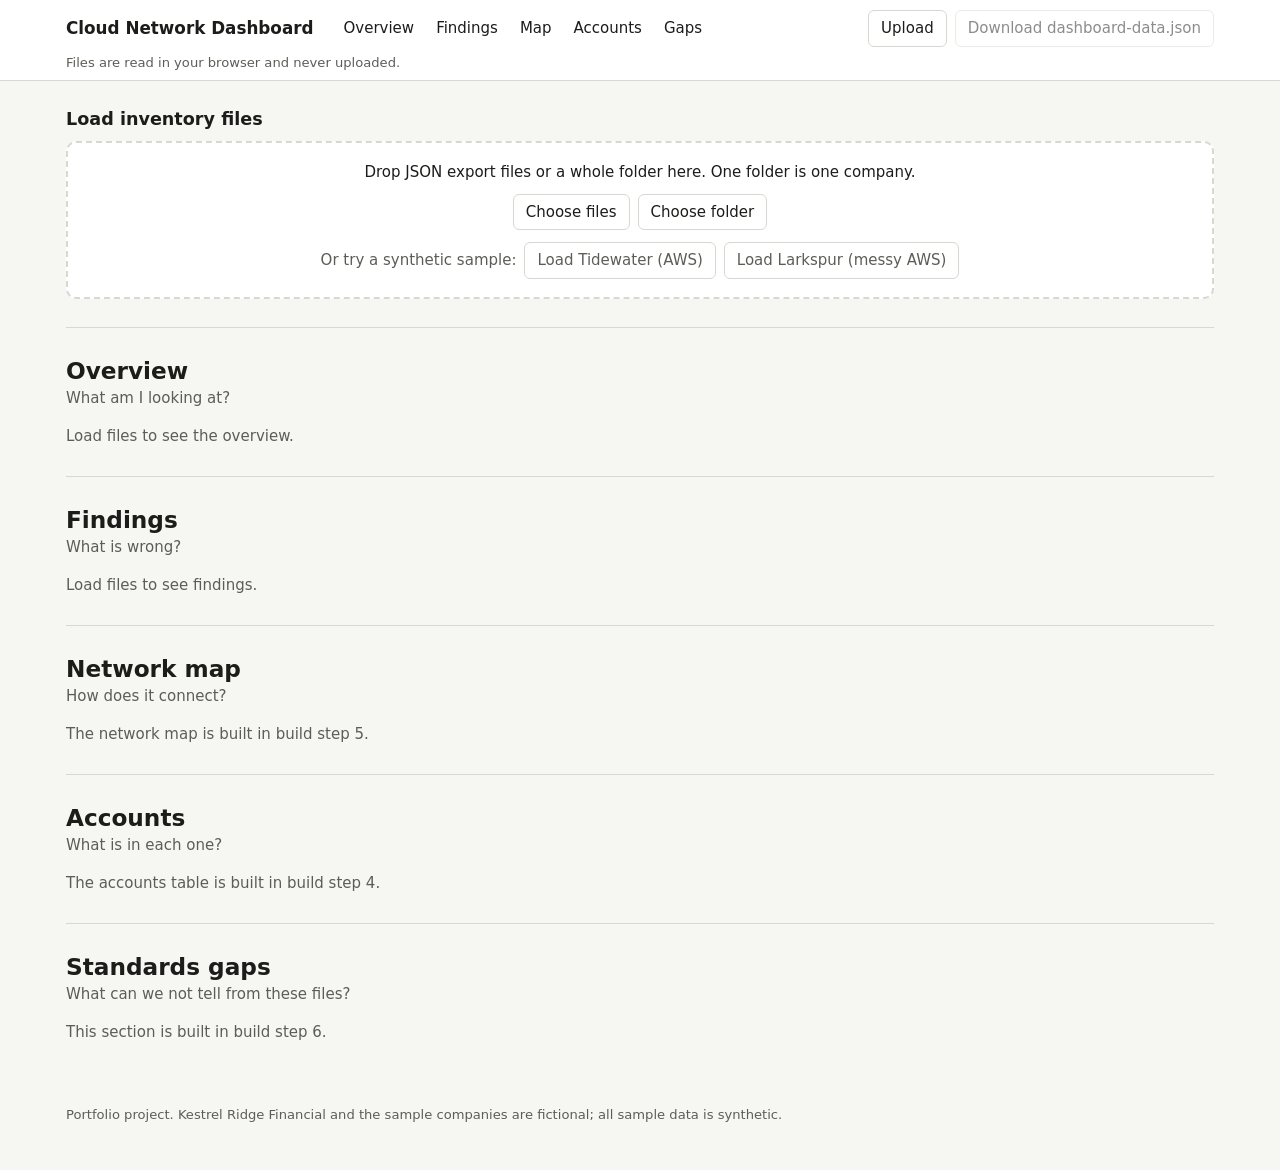
==== index.html @ 13d12df7 "Add upload, Overview and Findings page (build step 3)" ====
<!doctype html>
<html lang="en">
<head>
  <meta charset="utf-8">
  <meta name="viewport" content="width=device-width, initial-scale=1">
  <title>Cloud Network Dashboard</title>
  <meta name="description" content="Upload a cloud inventory export and see its network, findings and gaps. Files are read in your browser and never uploaded.">
  <link rel="stylesheet" href="css/app.css">
</head>
<body>
  <a class="skip" href="#main">Skip to content</a>
  <header class="site">
    <div class="wrap bar">
      <div class="brand">
        <span id="company-name">Cloud Network Dashboard</span>
        <label class="company-pick" hidden>
          <span class="visually-hidden">Company</span>
          <select id="company-select"></select>
        </label>
      </div>
      <nav aria-label="Sections">
        <ul>
          <li><a href="#overview">Overview</a></li>
          <li><a href="#findings">Findings</a></li>
          <li><a href="#map">Map</a></li>
          <li><a href="#accounts">Accounts</a></li>
          <li><a href="#gaps">Gaps</a></li>
        </ul>
      </nav>
      <div class="actions">
        <button type="button" id="upload-btn">Upload</button>
        <button type="button" id="download-btn" disabled>Download dashboard-data.json</button>
      </div>
    </div>
    <p class="wrap privacy">Files are read in your browser and never uploaded.</p>
  </header>

  <main id="main" class="wrap">
    <section id="load" aria-labelledby="load-h">
      <h2 id="load-h">Load inventory files</h2>
      <div id="dropzone" class="dropzone">
        <p>Drop JSON export files or a whole folder here. One folder is one company.</p>
        <div class="row">
          <button type="button" id="pick-files">Choose files</button>
          <button type="button" id="pick-folder">Choose folder</button>
          <input type="file" id="file-input" class="visually-hidden" accept=".json,application/json" multiple tabindex="-1">
          <input type="file" id="folder-input" class="visually-hidden" webkitdirectory multiple tabindex="-1">
        </div>
        <p class="samples">Or try a synthetic sample:
          <button type="button" data-sample="tidewater">Load Tidewater (AWS)</button>
          <button type="button" data-sample="larkspur">Load Larkspur (messy AWS)</button>
        </p>
      </div>
      <div id="load-status" role="status" aria-live="polite"></div>
    </section>

    <section id="overview" aria-labelledby="overview-h">
      <h2 id="overview-h">Overview</h2>
      <p class="q">What am I looking at?</p>
      <div id="overview-body"><p class="empty">Load files to see the overview.</p></div>
    </section>

    <section id="findings" aria-labelledby="findings-h">
      <h2 id="findings-h">Findings</h2>
      <p class="q">What is wrong?</p>
      <div id="findings-body"><p class="empty">Load files to see findings.</p></div>
    </section>

    <section id="map" aria-labelledby="map-h">
      <h2 id="map-h">Network map</h2>
      <p class="q">How does it connect?</p>
      <p class="pending">The network map is built in build step 5.</p>
    </section>

    <section id="accounts" aria-labelledby="accounts-h">
      <h2 id="accounts-h">Accounts</h2>
      <p class="q">What is in each one?</p>
      <p class="pending">The accounts table is built in build step 4.</p>
    </section>

    <section id="gaps" aria-labelledby="gaps-h">
      <h2 id="gaps-h">Standards gaps</h2>
      <p class="q">What can we not tell from these files?</p>
      <p class="pending">This section is built in build step 6.</p>
    </section>
  </main>

  <footer class="wrap site-foot">
    <p>Portfolio project. Kestrel Ridge Financial and the sample companies are fictional; all sample data is synthetic.</p>
  </footer>

  <script type="module" src="js/app.js"></script>
</body>
</html>
---- css/app.css ----
/* Cloud Network Dashboard. Color only means severity; everything else is neutral. */

:root {
  --bg: #f6f6f3;
  --surface: #ffffff;
  --sunken: #efefea;
  --text: #1c1c1a;
  --muted: #5d5d58;
  --border: #d8d8d1;
  --focus: #1c1c1a;
  --sev-critical: #b42318;
  --sev-high: #c2410c;
  --sev-medium: #946200;
  --sev-low: #1d4ed8;
  --mono: ui-monospace, "Cascadia Mono", Consolas, Menlo, monospace;
  color-scheme: light;
}
@media (prefers-color-scheme: dark) {
  :root:not([data-theme="light"]) {
    --bg: #131312;
    --surface: #1c1c1b;
    --sunken: #262624;
    --text: #ececea;
    --muted: #a7a7a0;
    --border: #3a3a37;
    --focus: #ececea;
    --sev-critical: #ff8a7f;
    --sev-high: #ffa766;
    --sev-medium: #eac253;
    --sev-low: #93b0ff;
    color-scheme: dark;
  }
}
:root[data-theme="dark"] {
  --bg: #131312; --surface: #1c1c1b; --sunken: #262624; --text: #ececea; --muted: #a7a7a0;
  --border: #3a3a37; --focus: #ececea; --sev-critical: #ff8a7f; --sev-high: #ffa766;
  --sev-medium: #eac253; --sev-low: #93b0ff; color-scheme: dark;
}

* { box-sizing: border-box; }
html { -webkit-text-size-adjust: 100%; }
body {
  margin: 0;
  font: 15px/1.5 system-ui, -apple-system, "Segoe UI", Roboto, sans-serif;
  background: var(--bg);
  color: var(--text);
}
.wrap { max-width: 1180px; margin: 0 auto; padding-left: 16px; padding-right: 16px; }
h2 { margin: 0; font-size: 1.45rem; line-height: 1.25; }
h3, h4 { margin: 0; }
code, pre { font-family: var(--mono); }
code { font-size: 0.9em; overflow-wrap: anywhere; }
a { color: inherit; }
:focus-visible { outline: 2px solid var(--focus); outline-offset: 2px; }
[hidden] { display: none !important; }
.visually-hidden {
  position: absolute !important; width: 1px; height: 1px; overflow: hidden;
  clip: rect(0 0 0 0); white-space: nowrap; border: 0; padding: 0; margin: -1px;
}
.skip { position: absolute; left: -9999px; }
.skip:focus { left: 16px; top: 8px; z-index: 20; background: var(--surface); padding: 6px 10px; border: 1px solid var(--border); }
.muted { color: var(--muted); }
.small { font-size: 0.85rem; }

button, select, input {
  font: inherit; color: inherit; background: var(--surface);
  border: 1px solid var(--border); border-radius: 6px;
}
button { padding: 6px 12px; cursor: pointer; }
button:hover:not(:disabled) { background: var(--sunken); }
button:disabled { opacity: 0.5; cursor: not-allowed; }
select, input[type="search"] { padding: 6px 8px; width: 100%; min-width: 0; }

/* Header */
header.site {
  position: sticky; top: 0; z-index: 10;
  background: var(--surface); border-bottom: 1px solid var(--border);
}
.bar { display: flex; flex-wrap: wrap; align-items: center; gap: 8px 20px; padding-top: 10px; padding-bottom: 6px; }
.brand { font-weight: 650; font-size: 1.05rem; min-width: 0; overflow-wrap: anywhere; }
.company-pick select { font-weight: 650; width: auto; max-width: 100%; }
nav { min-width: 0; max-width: 100%; }
nav ul { display: flex; gap: 2px; list-style: none; margin: 0; padding: 0; overflow-x: auto; scrollbar-width: thin; }
nav a { display: block; padding: 5px 10px; border-radius: 6px; text-decoration: none; white-space: nowrap; }
nav a:hover { background: var(--sunken); }
.actions { margin-left: auto; display: flex; flex-wrap: wrap; gap: 8px; }
.privacy { margin-top: 0; margin-bottom: 0; padding-bottom: 8px; font-size: 0.82rem; color: var(--muted); }

main section { padding: 28px 0; border-bottom: 1px solid var(--border); scroll-margin-top: 104px; }
main section:last-child { border-bottom: 0; }
.q { margin: 2px 0 16px; color: var(--muted); }
.empty, .pending { color: var(--muted); margin: 0; }

/* Load */
#load h2 { font-size: 1.1rem; margin-bottom: 10px; }
.dropzone {
  border: 2px dashed var(--border); border-radius: 10px; padding: 18px;
  background: var(--surface); text-align: center;
}
.dropzone.over { border-color: var(--text); background: var(--sunken); }
.dropzone p { margin: 0 0 10px; }
.dropzone .row { display: flex; gap: 8px; justify-content: center; flex-wrap: wrap; margin-bottom: 12px; }
.samples { display: flex; flex-wrap: wrap; gap: 8px; justify-content: center; align-items: center; color: var(--muted); }
.samples.samples { margin: 0; }
.has-data #load { padding: 16px 0; }
.has-data #load h2 { position: absolute; width: 1px; height: 1px; overflow: hidden; clip: rect(0 0 0 0); }
.has-data .dropzone { padding: 12px; }
.has-data .dropzone > p:first-child { font-size: 0.9rem; color: var(--muted); }
#load-status:not(:empty) { margin-top: 12px; }
#load-status p { margin: 0 0 6px; }
.file-list { display: inline; }
.file-list summary { display: inline; cursor: pointer; text-decoration: underline; }
.file-list ul { margin: 6px 0 0; padding-left: 20px; font-size: 0.85rem; }
.errors { border: 1px solid var(--border); border-left: 4px solid var(--text); background: var(--surface); padding: 10px 14px; border-radius: 6px; margin-bottom: 8px; }
.errors ul { margin: 4px 0 0; padding-left: 20px; }

/* Statement labels: told apart by wording and border style */
.stmt {
  display: inline-block; font-size: 0.68rem; font-weight: 600; letter-spacing: 0.05em; text-transform: uppercase;
  border: 1px solid var(--muted); color: var(--muted); border-radius: 999px; padding: 0 7px; line-height: 1.6;
  white-space: nowrap; vertical-align: 0.1em;
}
.stmt-finding { background: var(--sunken); border-color: var(--text); color: var(--text); }
.stmt-not-in-export { border-style: dashed; }

/* Severity: color, icon and word together */
.sev { font-weight: 650; white-space: nowrap; }
.sev-icon { display: inline-block; width: 1.1em; }
.sev-critical { color: var(--sev-critical); }
.sev-high { color: var(--sev-high); }
.sev-medium { color: var(--sev-medium); }
.sev-low { color: var(--sev-low); }

/* Overview */
.scope { margin: 0 0 16px; font-size: 1.02rem; }
.tiles {
  list-style: none; margin: 0; padding: 0;
  display: grid; grid-template-columns: repeat(auto-fill, minmax(min(100%, 300px), 1fr)); gap: 12px;
}
.tile {
  position: relative; background: var(--surface); border: 1px solid var(--border);
  border-radius: 10px; padding: 14px 16px; min-width: 0;
}
.tile-head { display: flex; justify-content: space-between; align-items: center; gap: 8px; }
.tile-label { font-size: 0.95rem; font-weight: 600; }
.hint {
  display: inline-grid; place-items: center; width: 1.1rem; height: 1.1rem; margin-left: 6px;
  border: 1px solid var(--border); border-radius: 50%; font-size: 0.7rem; color: var(--muted); vertical-align: 0.1em;
}
.num { font-variant-numeric: tabular-nums; font-weight: 650; }
.big { margin: 6px 0 2px; font-size: 2.1rem; line-height: 1.15; }
.big .stmt { font-size: 0.8rem; vertical-align: middle; }
.tile-sub, .tile-list, .sev-rows { list-style: none; margin: 0; padding: 0; }
.tile-sub { display: flex; flex-wrap: wrap; gap: 4px 14px; color: var(--muted); }
.tile-sub .num { color: var(--text); }
.tile-list { margin-top: 8px; display: grid; gap: 4px; }
.tile-list .num { display: inline-block; min-width: 2ch; text-align: right; margin-right: 4px; font-size: 1.15rem; }
.tile-note { margin: 8px 0 0; font-size: 0.82rem; color: var(--muted); }
.tile-def {
  position: absolute; left: 10px; right: 10px; top: calc(100% + 6px); z-index: 5; margin: 0;
  background: var(--text); color: var(--bg); font-size: 0.82rem; line-height: 1.4;
  padding: 8px 10px; border-radius: 6px; box-shadow: 0 4px 14px rgb(0 0 0 / 0.18);
  opacity: 0; visibility: hidden; transition: opacity 0.12s;
}
.tile:hover .tile-def, .tile:focus-within .tile-def { opacity: 1; visibility: visible; }
.sevbar { display: flex; height: 10px; border-radius: 5px; overflow: hidden; margin: 10px 0 6px; gap: 2px; }
.seg-critical { background: var(--sev-critical); }
.seg-high { background: var(--sev-high); }
.seg-medium { background: var(--sev-medium); }
.seg-low { background: var(--sev-low); }
.sev-rows { display: grid; grid-template-columns: 1fr 1fr; gap: 2px 12px; }
.sev-row { width: 100%; display: flex; justify-content: space-between; border: 0; padding: 3px 6px; text-align: left; background: transparent; }

/* Findings */
.filters {
  display: grid; grid-template-columns: repeat(auto-fit, minmax(min(100%, 170px), 1fr));
  gap: 8px 12px; align-items: end; margin-bottom: 10px;
}
.filters label { display: flex; flex-direction: column; gap: 3px; font-size: 0.82rem; color: var(--muted); min-width: 0; }
.filters select, .filters input { color: var(--text); font-size: 0.92rem; }
.filters .reset { justify-self: start; }
.result-count { margin: 0 0 10px; font-size: 0.88rem; color: var(--muted); }
.note { margin: 0 0 12px; font-size: 0.9rem; }
.finding-list { list-style: none; margin: 0; padding: 0; border: 1px solid var(--border); border-radius: 10px; background: var(--surface); overflow: hidden; }
.finding + .finding { border-top: 1px solid var(--border); }
.finding-head {
  width: 100%; display: grid; align-items: baseline; gap: 4px 14px; text-align: left;
  grid-template-columns: 6.5rem 4.2rem minmax(0, 1fr) minmax(0, 11rem) 1rem;
  border: 0; border-radius: 0; padding: 10px 14px; background: transparent;
}
.f-std { font-family: var(--mono); font-size: 0.88rem; }
.f-what { overflow-wrap: anywhere; }
.f-accts { color: var(--muted); font-size: 0.85rem; overflow-wrap: anywhere; }
.chev { font-size: 1.2rem; line-height: 1; color: var(--muted); transition: transform 0.12s; justify-self: end; }
.finding-head[aria-expanded="true"] .chev { transform: rotate(90deg); }
.finding-head[aria-expanded="true"] { background: var(--sunken); }
.finding-body { padding: 6px 14px 18px; border-top: 1px solid var(--border); background: var(--bg); }
.finding-body h4 { font-size: 0.85rem; text-transform: uppercase; letter-spacing: 0.05em; color: var(--muted); margin: 16px 0 6px; }
.finding-body p { margin: 0 0 6px; }
.kv { display: grid; grid-template-columns: max-content minmax(0, 1fr); gap: 4px 14px; margin: 10px 0 0; font-size: 0.92rem; }
.kv dt { color: var(--muted); }
.kv dd { margin: 0; min-width: 0; }
.evidence { margin-bottom: 12px; }
.evidence .k { display: inline-block; width: 3.2rem; color: var(--muted); font-size: 0.85rem; }
.snippet {
  margin: 6px 0 4px; padding: 10px 12px; background: var(--surface); border: 1px solid var(--border);
  border-radius: 6px; overflow: auto; max-height: 340px; font-size: 0.8rem; line-height: 1.45;
}
blockquote { margin: 0; padding: 8px 14px; border-left: 3px solid var(--border); background: var(--surface); }
blockquote footer { margin-top: 6px; font-size: 0.8rem; color: var(--muted); }

.site-foot { padding-top: 20px; padding-bottom: 32px; font-size: 0.82rem; color: var(--muted); }

@media (max-width: 760px) {
  .bar { gap: 6px 12px; }
  .actions { margin-left: 0; }
  .actions button { padding: 4px 10px; font-size: 0.88rem; }
  main section { scroll-margin-top: 150px; }
  .finding-head { grid-template-columns: auto minmax(0, 1fr) 1rem; }
  .f-sev { grid-column: 1; }
  .f-std { grid-column: 2; }
  .chev { grid-column: 3; grid-row: 1; }
  .f-what, .f-accts { grid-column: 1 / -1; }
  .sev-rows { grid-template-columns: 1fr; }
}
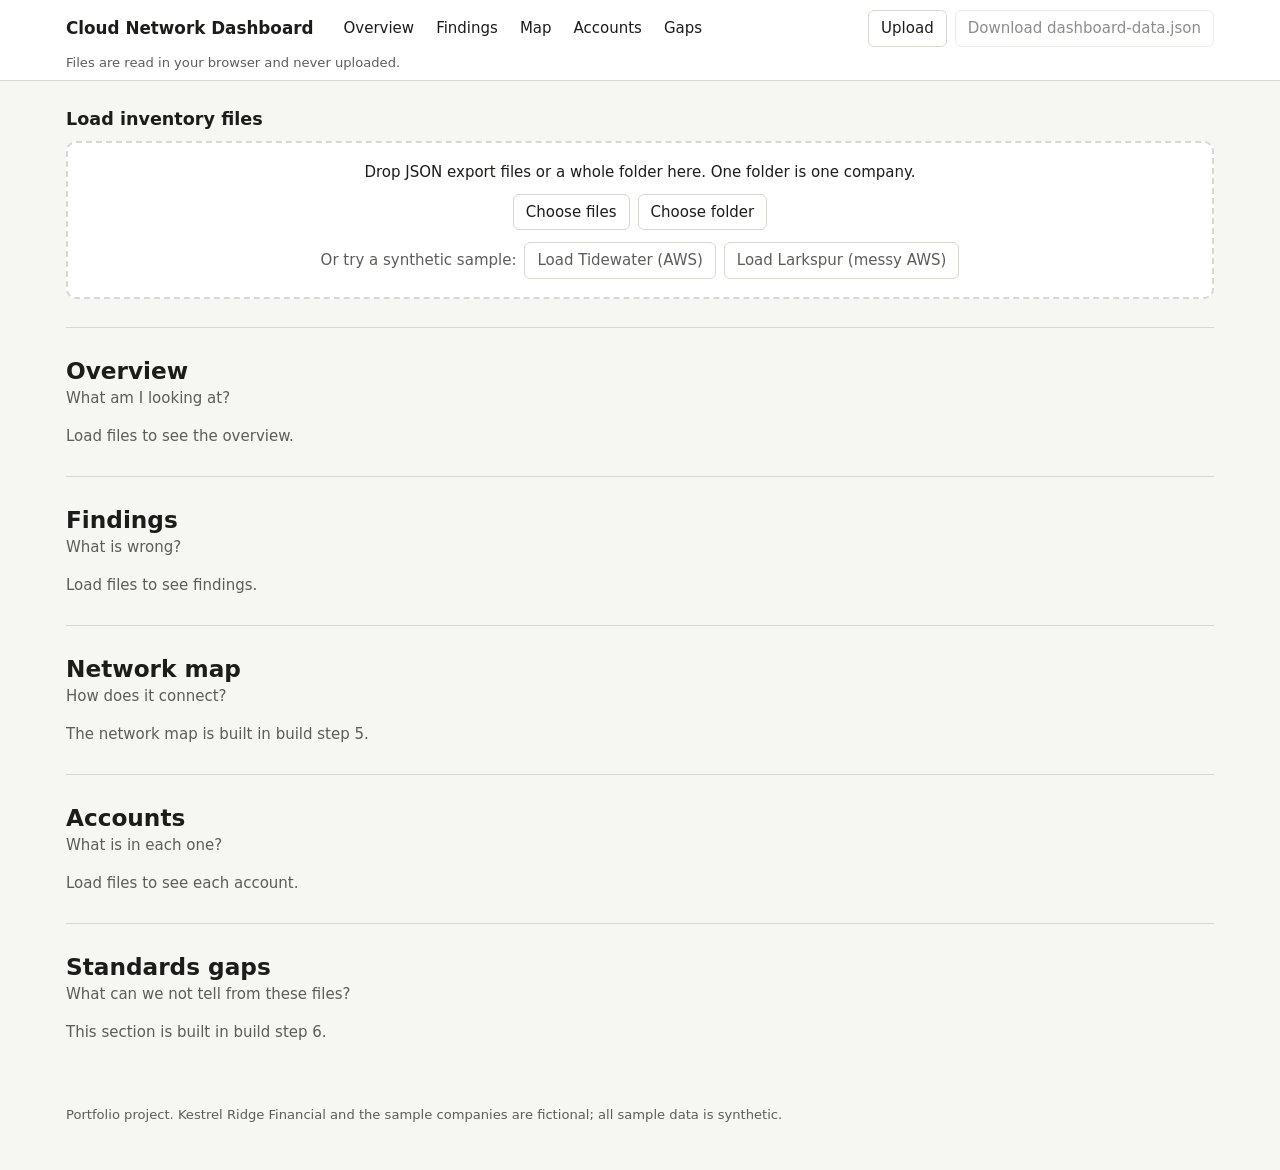
==== commit c5b80c55: "Add Accounts section (build step 4)" ====
--- a/index.html
+++ b/index.html
@@ -75,7 +75,7 @@
     <section id="accounts" aria-labelledby="accounts-h">
       <h2 id="accounts-h">Accounts</h2>
       <p class="q">What is in each one?</p>
-      <p class="pending">The accounts table is built in build step 4.</p>
+      <div id="accounts-body"><p class="empty">Load files to see each account.</p></div>
     </section>
 
     <section id="gaps" aria-labelledby="gaps-h">
--- a/css/app.css
+++ b/css/app.css
@@ -209,6 +209,60 @@
 blockquote { margin: 0; padding: 8px 14px; border-left: 3px solid var(--border); background: var(--surface); }
 blockquote footer { margin-top: 6px; font-size: 0.8rem; color: var(--muted); }
 
+/* Hover / focus definitions (column headers) */
+.has-def { position: relative; cursor: help; border-bottom: 1px dotted var(--muted); }
+.def-pop {
+  position: absolute; top: calc(100% + 6px); left: 0; z-index: 6; width: max-content; max-width: 240px;
+  background: var(--text); color: var(--bg); font-size: 0.8rem; font-weight: 400; line-height: 1.4;
+  text-transform: none; letter-spacing: 0; text-align: left; white-space: normal;
+  padding: 7px 9px; border-radius: 6px; box-shadow: 0 4px 14px rgb(0 0 0 / 0.18);
+  opacity: 0; visibility: hidden; transition: opacity 0.12s; pointer-events: none;
+}
+.def-end .def-pop { left: auto; right: 0; }
+.has-def:hover .def-pop, .has-def:focus .def-pop { opacity: 1; visibility: visible; }
+
+/* Accounts */
+.table-scroll { overflow-x: auto; border: 1px solid var(--border); border-radius: 10px; background: var(--surface); }
+table.accounts { width: 100%; border-collapse: collapse; font-size: 0.92rem; }
+.accounts th, .accounts td { padding: 9px 12px; text-align: left; vertical-align: baseline; border-bottom: 1px solid var(--border); }
+.accounts thead th { font-size: 0.8rem; font-weight: 600; color: var(--muted); white-space: nowrap; background: var(--surface); }
+.accounts .n { text-align: right; font-variant-numeric: tabular-nums; }
+.accounts tr.acct-row > * { white-space: nowrap; }
+.accounts tr.acct-row > td.regions { white-space: normal; min-width: 9rem; }
+.nowrap { white-space: nowrap; }
+.accounts tbody tr:last-child > * { border-bottom: 0; }
+.accounts tr.acct-row.open > * { background: var(--sunken); border-bottom: 0; }
+.acct-toggle { display: inline-flex; gap: 8px; align-items: baseline; border: 0; padding: 0; background: transparent; font-weight: 600; text-align: left; }
+.acct-toggle:hover:not(:disabled) { background: transparent; text-decoration: underline; }
+.acct-toggle .chev { width: 0.8rem; }
+.acct-toggle[aria-expanded="true"] .chev { transform: rotate(90deg); }
+.sev-marker { display: inline-flex; gap: 10px; padding: 2px 8px; white-space: nowrap; }
+.sev-marker .sev { display: inline-flex; gap: 3px; }
+.acct-detail > td { padding: 0; background: var(--bg); }
+.acct-body { padding: 12px 14px 16px; }
+.acct-body > p { margin: 0 0 10px; }
+.vpc { border: 1px solid var(--border); border-radius: 8px; background: var(--surface); padding: 12px 14px; margin-top: 12px; }
+.vpc-head { display: flex; flex-wrap: wrap; align-items: baseline; gap: 4px 12px; margin-bottom: 8px; }
+.vpc-head h4 { font-size: 1rem; }
+.cidr { font-weight: 600; }
+.vpc-grid { display: grid; grid-template-columns: repeat(auto-fill, minmax(min(100%, 250px), 1fr)); gap: 12px 20px; }
+.vpc-part { min-width: 0; }
+.vpc-part code { overflow-wrap: normal; white-space: nowrap; }
+@media (min-width: 900px) {
+  .vpc-grid { grid-template-columns: repeat(4, minmax(0, 1fr)); }
+  .vpc-part.subnets { grid-column: span 2; }
+}
+.vpc-part h5 { margin: 0 0 4px; font-size: 0.78rem; text-transform: uppercase; letter-spacing: 0.05em; color: var(--muted); }
+.vpc-part p { margin: 0; }
+ul.plain { list-style: none; margin: 0; padding: 0; display: grid; gap: 4px; font-size: 0.88rem; }
+ul.plain code { margin-right: 4px; }
+table.mini { border-collapse: collapse; font-size: 0.82rem; width: 100%; }
+table.mini th { text-align: left; font-weight: 500; color: var(--muted); padding: 2px 8px 2px 0; }
+table.mini td { padding: 2px 8px 2px 0; overflow-wrap: anywhere; }
+table.mini td:nth-child(n+2), table.mini th:nth-child(n+2) { white-space: nowrap; width: 1%; }
+table.mini td code { white-space: nowrap; }
+.nie { margin: 0; font-size: 0.88rem; }
+
 .site-foot { padding-top: 20px; padding-bottom: 32px; font-size: 0.82rem; color: var(--muted); }
 
 @media (max-width: 760px) {
@@ -222,4 +276,15 @@
   .chev { grid-column: 3; grid-row: 1; }
   .f-what, .f-accts { grid-column: 1 / -1; }
   .sev-rows { grid-template-columns: 1fr; }
-}
+
+  /* Accounts become stacked cards: no sideways scrolling for the detail */
+  .table-scroll { overflow: visible; border: 0; background: transparent; }
+  table.accounts, .accounts > tbody, .accounts > tbody > tr, .accounts > tbody > tr > td, .accounts > tbody > tr > th { display: block; }
+  .accounts > thead { display: none; }
+  .accounts tr.acct-row { border: 1px solid var(--border); border-radius: 10px 10px 0 0; background: var(--surface); margin-top: 12px; padding: 6px 0; }
+  .accounts tr.acct-row:not(.open) { border-radius: 10px; }
+  .accounts tr.acct-row > * { border: 0; padding: 4px 14px; }
+  .accounts tr.acct-row > td { display: flex; justify-content: space-between; gap: 12px; text-align: right; }
+  .accounts tr.acct-row > td::before { content: attr(data-label); color: var(--muted); text-align: left; }
+  .accounts tr.acct-detail { border: 1px solid var(--border); border-top: 0; border-radius: 0 0 10px 10px; overflow: hidden; }
+}
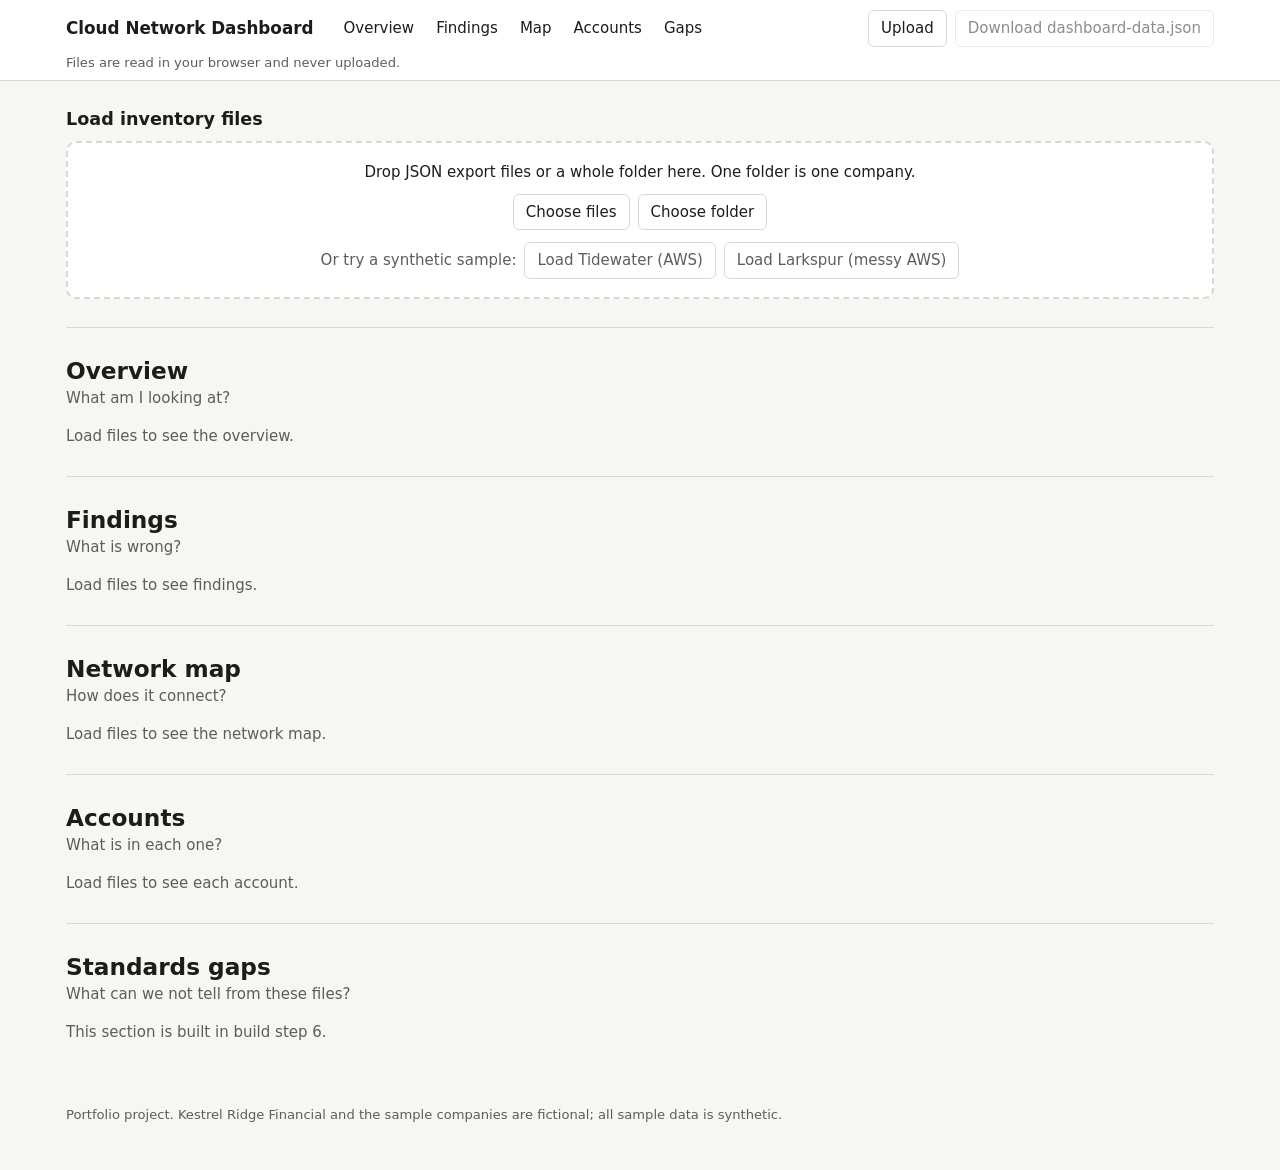
==== commit 09bc42c0: "Add network map (build step 5)" ====
--- a/index.html
+++ b/index.html
@@ -69,7 +69,7 @@
     <section id="map" aria-labelledby="map-h">
       <h2 id="map-h">Network map</h2>
       <p class="q">How does it connect?</p>
-      <p class="pending">The network map is built in build step 5.</p>
+      <div id="map-body"><p class="empty">Load files to see the network map.</p></div>
     </section>
 
     <section id="accounts" aria-labelledby="accounts-h">
--- a/css/app.css
+++ b/css/app.css
@@ -263,6 +263,64 @@
 table.mini td code { white-space: nowrap; }
 .nie { margin: 0; font-size: 0.88rem; }
 
+/* Map */
+.map-intro { margin: 0 0 10px; font-size: 0.92rem; }
+.map-scroll {
+  position: relative; overflow: auto; border: 1px solid var(--border); border-radius: 10px;
+  background: var(--bg); max-height: 80vh;
+}
+.map-svg { display: block; max-width: none; }
+.map-svg text { fill: var(--text); font-family: system-ui, -apple-system, "Segoe UI", Roboto, sans-serif; font-size: 12px; }
+.map-svg .t-strong { font-weight: 650; }
+.map-svg .t-small { font-size: 11px; }
+.map-svg .t-muted { fill: var(--muted); }
+.map-svg .t-mono { font-family: var(--mono); font-size: 10.5px; }
+.map-svg .t-nie { fill: var(--muted); font-style: italic; }
+.map-svg .t-sev { font-weight: 700; }
+.map-svg .sev-icon-map { font-size: 16px; }
+.map-svg .sev-critical { fill: var(--sev-critical); }
+.map-svg .sev-high { fill: var(--sev-high); }
+.map-svg .sev-medium { fill: var(--sev-medium); }
+.map-svg .sev-low { fill: var(--sev-low); }
+.internet-box { fill: var(--surface); stroke: var(--text); stroke-width: 1.25; }
+.acct-box { fill: var(--sunken); stroke: var(--border); }
+.hub-box { fill: var(--surface); stroke: var(--text); stroke-width: 1.5; }
+.node-box { fill: var(--surface); stroke: var(--muted); stroke-width: 1; }
+.node.worst-critical .node-box { stroke: var(--sev-critical); stroke-width: 2.5; }
+.node.worst-high .node-box { stroke: var(--sev-high); stroke-width: 2.5; }
+.node.worst-medium .node-box { stroke: var(--sev-medium); stroke-width: 2.5; }
+.node.worst-low .node-box { stroke: var(--sev-low); stroke-width: 2.5; }
+.node, .acct-marker { cursor: pointer; outline: none; }
+.focus-ring { fill: none; stroke: none; }
+.node:focus-visible .focus-ring, .node:hover .focus-ring { stroke: var(--focus); stroke-width: 1.5; stroke-dasharray: 3 2; }
+.marker-hit { fill: transparent; }
+.acct-marker:hover .marker-hit, .acct-marker:focus-visible .marker-hit { fill: var(--surface); stroke: var(--focus); }
+.edge { fill: none; stroke: var(--muted); stroke-linejoin: round; }
+.edge-internet { stroke-width: 1.25; }
+.edge-transit { stroke-width: 2; }
+.edge-peering { stroke-width: 2; stroke-dasharray: 7 4; }
+.edge.hl { stroke: var(--text); stroke-width: 3; }
+.map-tip {
+  position: absolute; z-index: 4; width: max-content; max-width: 280px;
+  background: var(--surface); color: var(--text); border: 1px solid var(--border); border-radius: 8px;
+  box-shadow: 0 6px 20px rgb(0 0 0 / 0.18); padding: 10px 12px; font-size: 0.84rem; pointer-events: none;
+}
+.map-tip .tip-title { margin: 0 0 6px; font-weight: 650; }
+.map-tip dl { display: grid; grid-template-columns: max-content minmax(0, 1fr); gap: 2px 10px; margin: 0; }
+.map-tip dt { color: var(--muted); }
+.map-tip dd { margin: 0; overflow-wrap: anywhere; }
+.map-tip .tip-sev { margin-right: 8px; }
+.map-tip .tip-hint { margin: 6px 0 0; color: var(--muted); font-size: 0.78rem; }
+.map-legend { list-style: none; margin: 10px 0 0; padding: 0; display: flex; flex-wrap: wrap; gap: 6px 22px; font-size: 0.84rem; color: var(--muted); }
+.map-legend li { display: flex; align-items: center; gap: 8px; flex-wrap: wrap; }
+.map-legend li.legend-line { flex-wrap: nowrap; }
+.map-legend .swatch { flex: none; }
+.map-hint { margin: 0 0 6px; font-size: 0.84rem; color: var(--muted); }
+.swatch { display: inline-block; width: 32px; height: 0; border-top: 2px solid var(--muted); }
+.swatch.line-internet { border-top-width: 1.25px; }
+.swatch.line-peering { border-top-style: dashed; }
+.legend-sev { display: inline-flex; gap: 3px; }
+
 .site-foot { padding-top: 20px; padding-bottom: 32px; font-size: 0.82rem; color: var(--muted); }
 
 @media (max-width: 760px) {
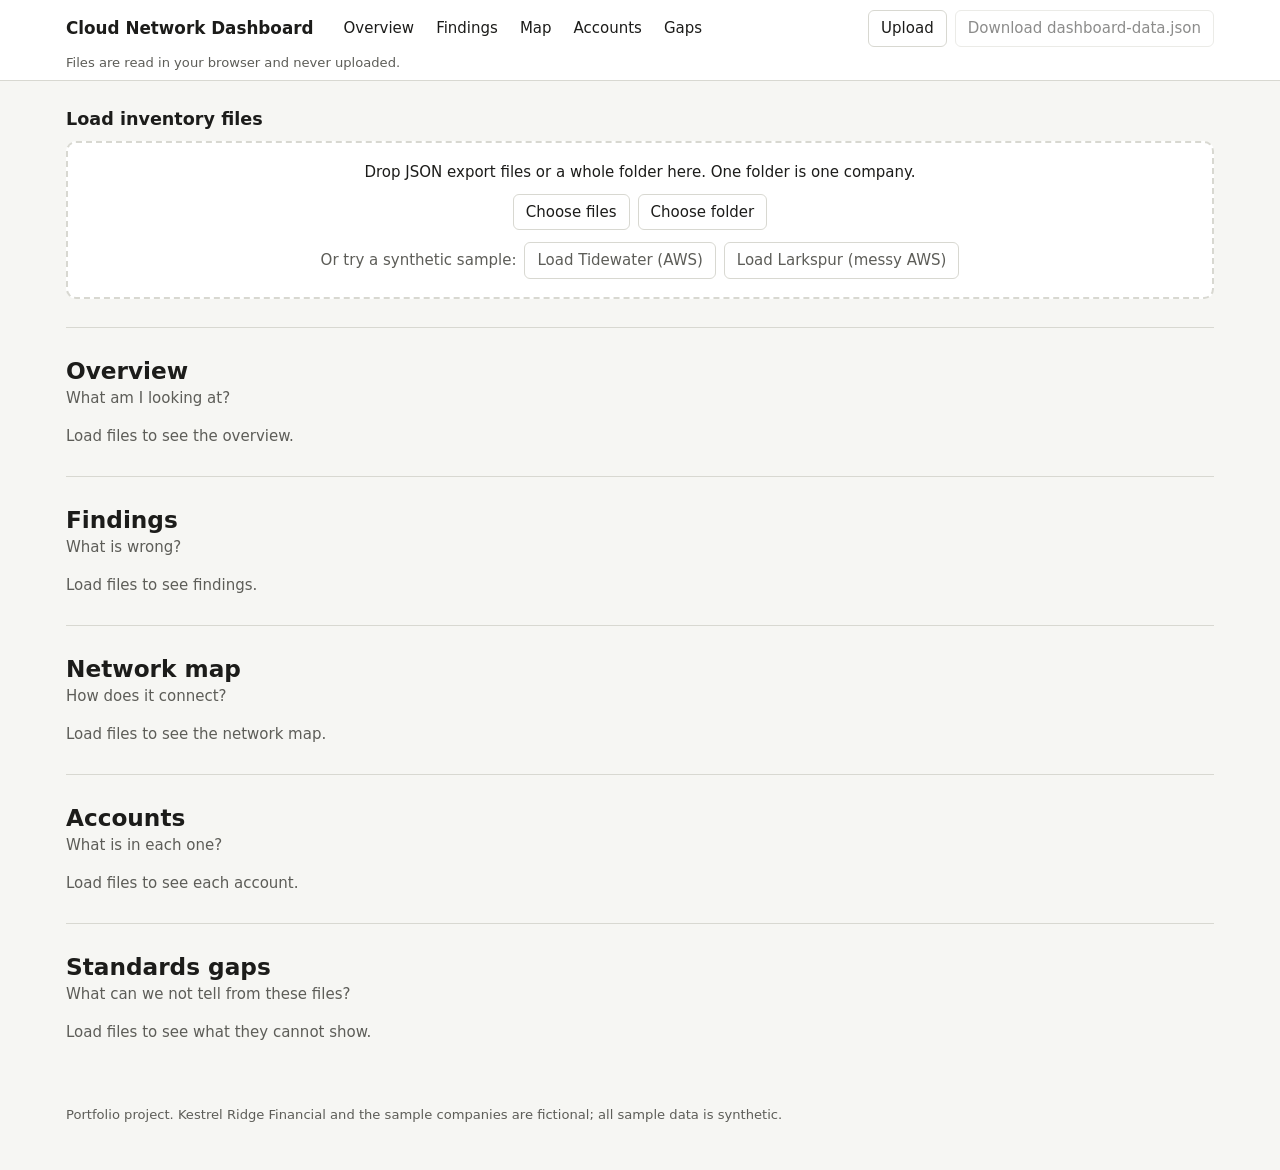
==== commit 22ea9981: "Add Gaps Section (build step 6)" ====
--- a/index.html
+++ b/index.html
@@ -81,7 +81,7 @@
     <section id="gaps" aria-labelledby="gaps-h">
       <h2 id="gaps-h">Standards gaps</h2>
       <p class="q">What can we not tell from these files?</p>
-      <p class="pending">This section is built in build step 6.</p>
+      <div id="gaps-body"><p class="empty">Load files to see what they cannot show.</p></div>
     </section>
   </main>
 
--- a/css/app.css
+++ b/css/app.css
@@ -224,7 +224,7 @@
 /* Accounts */
 .table-scroll { overflow-x: auto; border: 1px solid var(--border); border-radius: 10px; background: var(--surface); }
 table.accounts { width: 100%; border-collapse: collapse; font-size: 0.92rem; }
-.accounts th, .accounts td { padding: 9px 12px; text-align: left; vertical-align: baseline; border-bottom: 1px solid var(--border); }
+.accounts th, .accounts td { padding: 9px 9px; text-align: left; vertical-align: baseline; border-bottom: 1px solid var(--border); }
 .accounts thead th { font-size: 0.8rem; font-weight: 600; color: var(--muted); white-space: nowrap; background: var(--surface); }
 .accounts .n { text-align: right; font-variant-numeric: tabular-nums; }
 .accounts tr.acct-row > * { white-space: nowrap; }
@@ -321,6 +321,40 @@
 .swatch.line-peering { border-top-style: dashed; }
 .legend-sev { display: inline-flex; gap: 3px; }
 
+/* Gaps */
+.gaps-block { margin-bottom: 28px; scroll-margin-top: 104px; }
+.gaps-block:last-child { margin-bottom: 0; }
+.gaps-block h3 { font-size: 1.1rem; margin: 0 0 4px; }
+.lede { margin: 0 0 14px; color: var(--muted); font-size: 0.92rem; max-width: 70ch; }
+.lede .num { color: var(--text); }
+.pillar { margin-bottom: 14px; }
+.pillar-name { font-size: 0.85rem; text-transform: uppercase; letter-spacing: 0.05em; margin: 0 0 6px; }
+.pillar-name .muted { font-family: var(--mono); letter-spacing: 0; text-transform: none; margin-left: 6px; }
+.gap-list, .nie-files, .nie-sections { list-style: none; margin: 0; padding: 0; }
+.gap-list { border: 1px solid var(--border); border-radius: 10px; background: var(--surface); overflow: hidden; }
+.gap + .gap { border-top: 1px solid var(--border); }
+.gaps-block h3 .stmt { margin-left: 6px; }
+.nie-section code { white-space: nowrap; overflow-wrap: normal; }
+.gap summary {
+  display: grid; grid-template-columns: 6.5rem 4.2rem minmax(0, 1fr) 1rem; gap: 4px 14px; align-items: baseline;
+  padding: 10px 14px; cursor: pointer; list-style: none;
+}
+.gap summary::-webkit-details-marker { display: none; }
+.gap summary:hover { background: var(--sunken); }
+.gap details[open] > summary { background: var(--sunken); }
+.gap details[open] > summary .chev { transform: rotate(90deg); }
+.g-id { font-family: var(--mono); font-size: 0.88rem; }
+.gap-body { padding: 6px 14px 16px; border-top: 1px solid var(--border); background: var(--bg); }
+.gap-body h4 { font-size: 0.85rem; text-transform: uppercase; letter-spacing: 0.05em; color: var(--muted); margin: 14px 0 6px; }
+.gap-body p { margin: 0 0 6px; }
+.gap-body .kv { margin-top: 0; }
+.nie-file { border: 1px solid var(--border); border-radius: 10px; background: var(--surface); padding: 10px 14px; margin-bottom: 10px; }
+.nie-file h4 { font-size: 0.92rem; margin: 0 0 6px; overflow-wrap: anywhere; }
+.nie-section { padding: 6px 0; }
+.nie-section + .nie-section { border-top: 1px solid var(--border); }
+.nie-section p { margin: 0; }
+.nie-section p + p { margin-top: 2px; color: var(--muted); }
+
 .site-foot { padding-top: 20px; padding-bottom: 32px; font-size: 0.82rem; color: var(--muted); }
 
 @media (max-width: 760px) {
@@ -334,6 +368,11 @@
   .chev { grid-column: 3; grid-row: 1; }
   .f-what, .f-accts { grid-column: 1 / -1; }
   .sev-rows { grid-template-columns: 1fr; }
+  .gap summary { grid-template-columns: auto minmax(0, 1fr) 1rem; }
+  .g-sev { grid-column: 1; }
+  .g-id { grid-column: 2; }
+  .gap summary .chev { grid-column: 3; grid-row: 1; }
+  .g-name { grid-column: 1 / -1; }
 
   /* Accounts become stacked cards: no sideways scrolling for the detail */
   .table-scroll { overflow: visible; border: 0; background: transparent; }
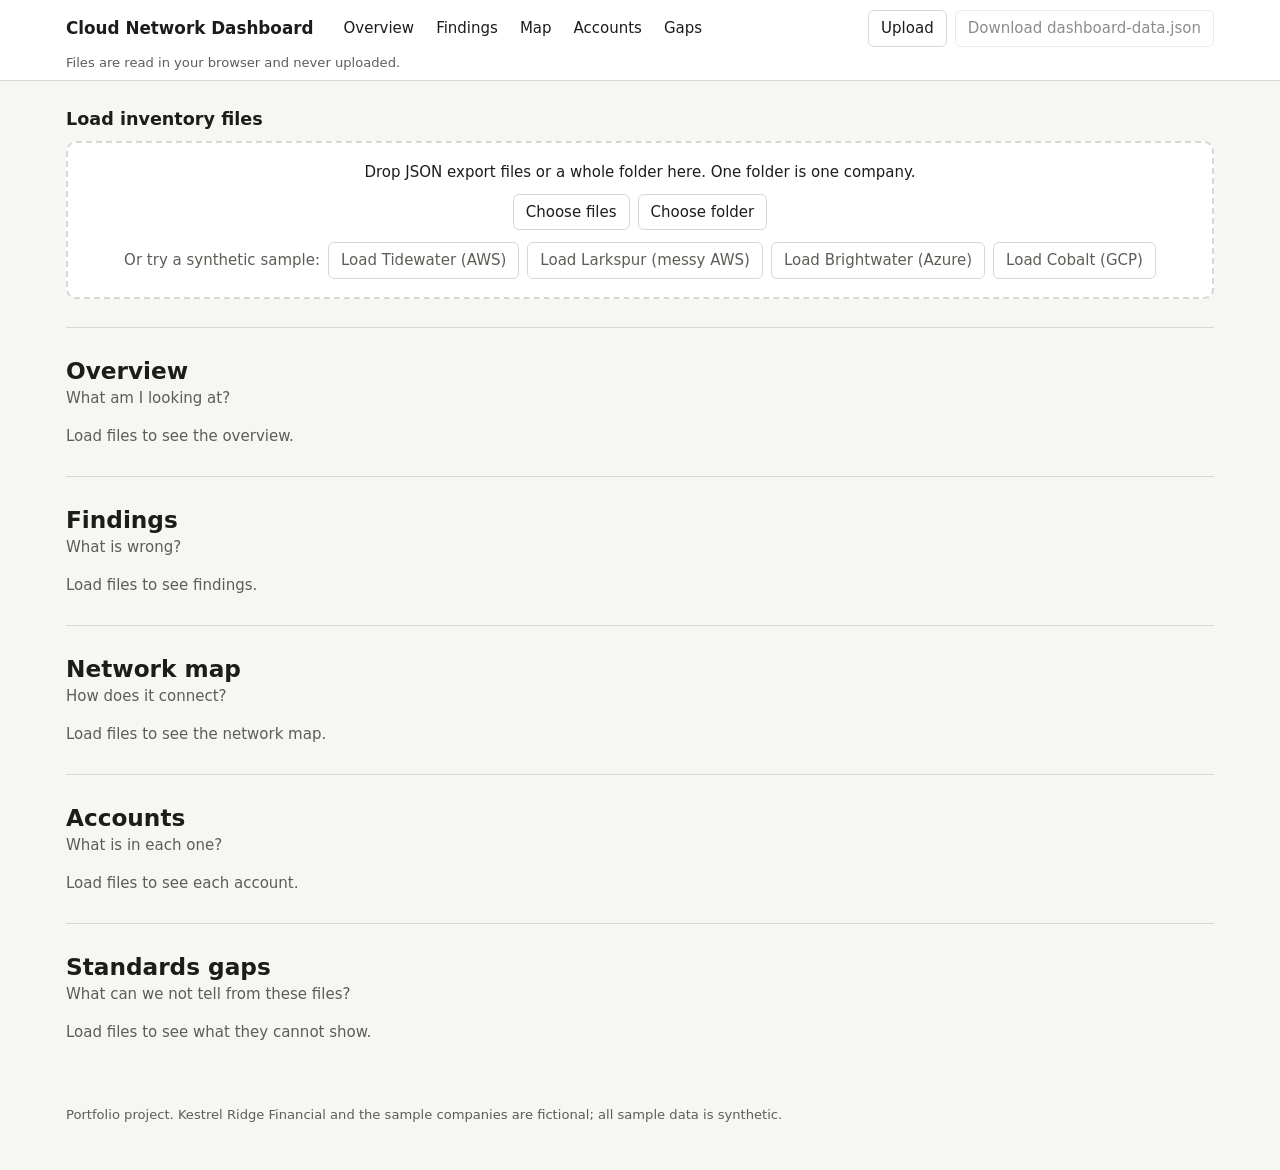
==== commit 3b939f88: "Add Azure and GCP support (build step 7)" ====
--- a/index.html
+++ b/index.html
@@ -49,6 +49,8 @@
         <p class="samples">Or try a synthetic sample:
           <button type="button" data-sample="tidewater">Load Tidewater (AWS)</button>
           <button type="button" data-sample="larkspur">Load Larkspur (messy AWS)</button>
+          <button type="button" data-sample="brightwater">Load Brightwater (Azure)</button>
+          <button type="button" data-sample="cobalt">Load Cobalt (GCP)</button>
         </p>
       </div>
       <div id="load-status" role="status" aria-live="polite"></div>
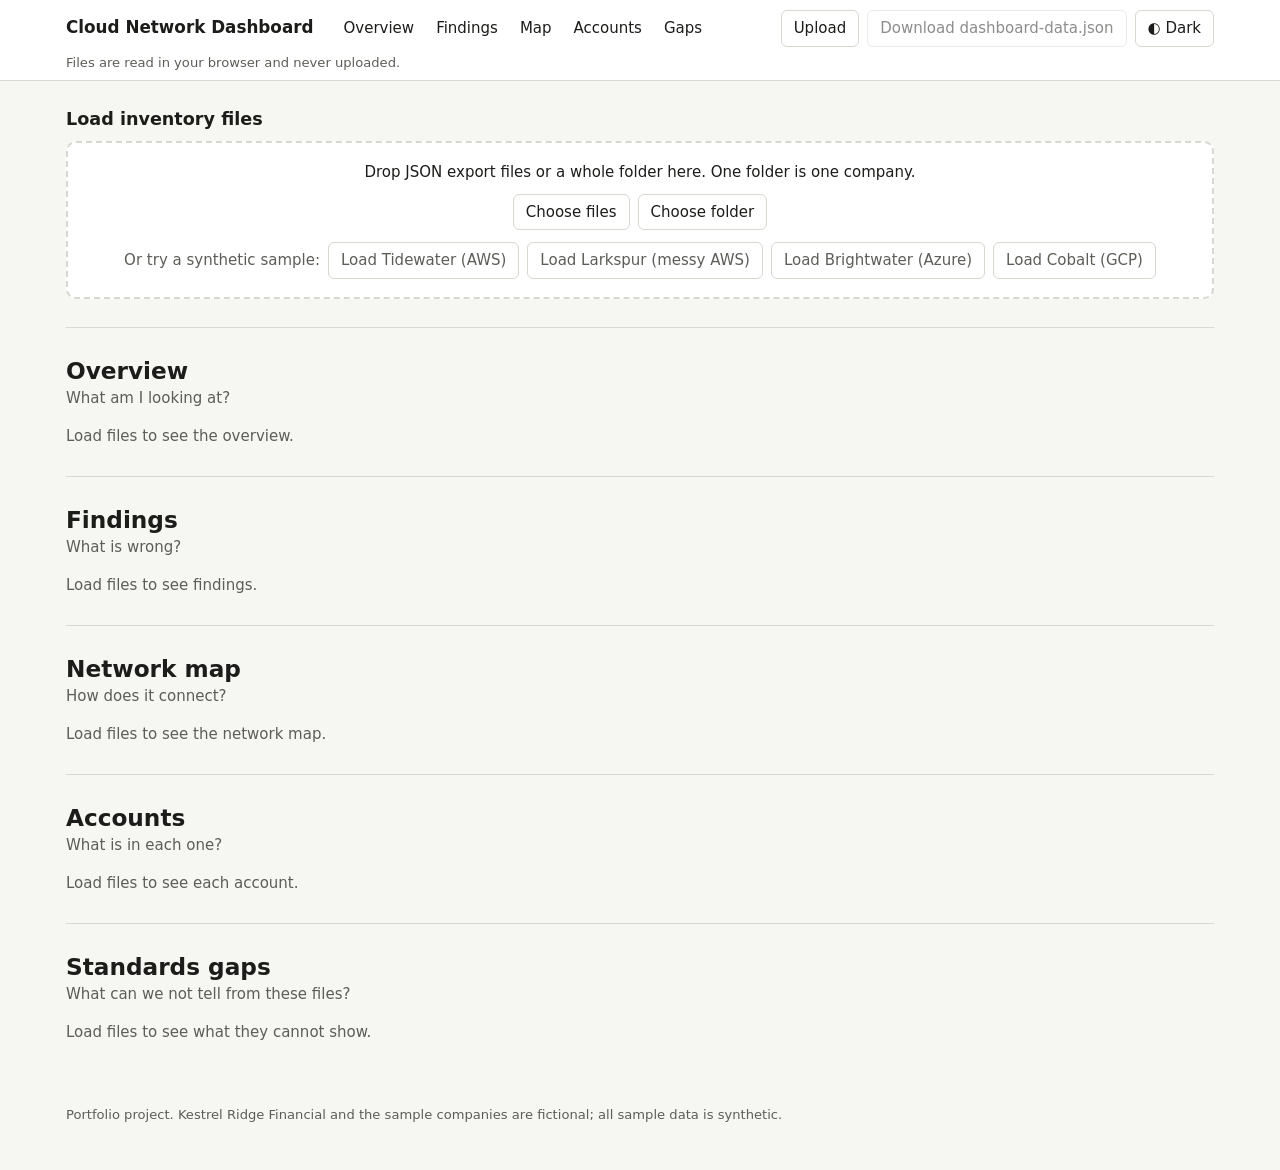
==== commit bf3980b5: "Polish, README and publish-readiness (build step 8)" ====
--- a/index.html
+++ b/index.html
@@ -6,18 +6,25 @@
   <title>Cloud Network Dashboard</title>
   <meta name="description" content="Upload a cloud inventory export and see its network, findings and gaps. Files are read in your browser and never uploaded.">
   <link rel="stylesheet" href="css/app.css">
+  <script>
+    // Apply a saved theme before first paint. No saved choice: follow the system setting.
+    try {
+      var t = localStorage.getItem("cnd-theme");
+      if (t === "light" || t === "dark") document.documentElement.setAttribute("data-theme", t);
+    } catch (e) { /* storage blocked: use the system setting */ }
+  </script>
 </head>
 <body>
   <a class="skip" href="#main">Skip to content</a>
   <header class="site">
     <div class="wrap bar">
-      <div class="brand">
+      <h1 class="brand">
         <span id="company-name">Cloud Network Dashboard</span>
         <label class="company-pick" hidden>
           <span class="visually-hidden">Company</span>
           <select id="company-select"></select>
         </label>
-      </div>
+      </h1>
       <nav aria-label="Sections">
         <ul>
           <li><a href="#overview">Overview</a></li>
@@ -30,12 +37,13 @@
       <div class="actions">
         <button type="button" id="upload-btn">Upload</button>
         <button type="button" id="download-btn" disabled>Download dashboard-data.json</button>
+        <button type="button" id="theme-btn" aria-label="Switch to dark theme"><span aria-hidden="true" class="theme-icon">◐</span> <span class="theme-text">Dark</span></button>
       </div>
     </div>
     <p class="wrap privacy">Files are read in your browser and never uploaded.</p>
   </header>
 
-  <main id="main" class="wrap">
+  <main id="main" class="wrap" tabindex="-1">
     <section id="load" aria-labelledby="load-h">
       <h2 id="load-h">Load inventory files</h2>
       <div id="dropzone" class="dropzone">
--- a/css/app.css
+++ b/css/app.css
@@ -9,7 +9,7 @@
   --border: #d8d8d1;
   --focus: #1c1c1a;
   --sev-critical: #b42318;
-  --sev-high: #c2410c;
+  --sev-high: #bc3f0b;
   --sev-medium: #946200;
   --sev-low: #1d4ed8;
   --mono: ui-monospace, "Cascadia Mono", Consolas, Menlo, monospace;
@@ -38,7 +38,8 @@
 }
 
 * { box-sizing: border-box; }
-html { -webkit-text-size-adjust: 100%; }
+/* scroll-padding keeps a focused or linked element clear of the sticky header */
+html { -webkit-text-size-adjust: 100%; scroll-padding-top: 112px; }
 body {
   margin: 0;
   font: 15px/1.5 system-ui, -apple-system, "Segoe UI", Roboto, sans-serif;
@@ -58,7 +59,10 @@
   clip: rect(0 0 0 0); white-space: nowrap; border: 0; padding: 0; margin: -1px;
 }
 .skip { position: absolute; left: -9999px; }
-.skip:focus { left: 16px; top: 8px; z-index: 20; background: var(--surface); padding: 6px 10px; border: 1px solid var(--border); }
+.skip:focus { left: 16px; top: 8px; z-index: 20; background: var(--surface); color: var(--text); padding: 6px 10px; border: 1px solid var(--border); }
+main:focus { outline: none; } /* focused only as the skip link's target */
+/* Inside containers that clip overflow, draw the focus outline inside the element. */
+nav a:focus-visible, .finding-head:focus-visible, .gap summary:focus-visible { outline-offset: -3px; }
 .muted { color: var(--muted); }
 .small { font-size: 0.85rem; }
 
@@ -77,7 +81,8 @@
   background: var(--surface); border-bottom: 1px solid var(--border);
 }
 .bar { display: flex; flex-wrap: wrap; align-items: center; gap: 8px 20px; padding-top: 10px; padding-bottom: 6px; }
-.brand { font-weight: 650; font-size: 1.05rem; min-width: 0; overflow-wrap: anywhere; }
+.brand { margin: 0; font-weight: 650; font-size: 1.05rem; line-height: 1.3; min-width: 0; overflow-wrap: anywhere; }
+.theme-icon { display: inline-block; }
 .company-pick select { font-weight: 650; width: auto; max-width: 100%; }
 nav { min-width: 0; max-width: 100%; }
 nav ul { display: flex; gap: 2px; list-style: none; margin: 0; padding: 0; overflow-x: auto; scrollbar-width: thin; }
@@ -385,3 +390,37 @@
   .accounts tr.acct-row > td::before { content: attr(data-label); color: var(--muted); text-align: left; }
   .accounts tr.acct-detail { border: 1px solid var(--border); border-top: 0; border-radius: 0 0 10px 10px; overflow: hidden; }
 }
+
+/* Print: all five sections on white paper, without the controls. Rows that are open on
+   screen print open; closed rows print their one-line summary. */
+@media print {
+  :root, :root[data-theme] {
+    --bg: #ffffff; --surface: #ffffff; --sunken: #f2f2ee; --text: #000000; --muted: #4a4a46;
+    --border: #c9c9c2; --focus: #000000; --sev-critical: #b42318; --sev-high: #bc3f0b;
+    --sev-medium: #946200; --sev-low: #1d4ed8; color-scheme: light;
+  }
+  * { -webkit-print-color-adjust: exact; print-color-adjust: exact; }
+  html { scroll-padding-top: 0; }
+  body { background: #fff; font-size: 11pt; }
+  header.site { position: static; border-bottom: 1px solid var(--border); }
+  header.site nav, header.site .actions, .skip, #load, .filters, .map-hint, .chev,
+  .tile-def, .def-pop, .map-tip, .hint, .reset { display: none !important; }
+  main section { padding: 14px 0; scroll-margin-top: 0; }
+  h2, h3, h4, h5 { break-after: avoid; }
+  .tile, .finding, .gap, .nie-file, .vpc, .accounts tr, .map-legend { break-inside: avoid; }
+  .tiles { grid-template-columns: repeat(3, 1fr); }
+  .finding-list, .gap-list, .table-scroll, .map-scroll { overflow: visible; max-height: none; }
+  .map-scroll { border: 0; }
+  .map-svg { width: 100% !important; height: auto !important; }
+  .snippet { max-height: none; overflow: visible; white-space: pre-wrap; overflow-wrap: anywhere; }
+  .has-def { border-bottom: 0; }
+  a { text-decoration: none; }
+  .gaps-pointer a::after { content: " (Standards gaps section)"; }
+  /* The accounts table must fit the page: let cells wrap and lay the detail out in two columns. */
+  table.accounts { font-size: 9pt; table-layout: auto; }
+  .accounts th, .accounts td { padding: 5px 6px; }
+  .accounts tr.acct-row > *, .accounts thead th { white-space: normal; }
+  .vpc-grid { grid-template-columns: repeat(2, minmax(0, 1fr)) !important; }
+  .vpc-part.subnets { grid-column: auto !important; }
+  .vpc-part code, table.mini td code, .nie-section code { white-space: normal; overflow-wrap: anywhere; }
+}
